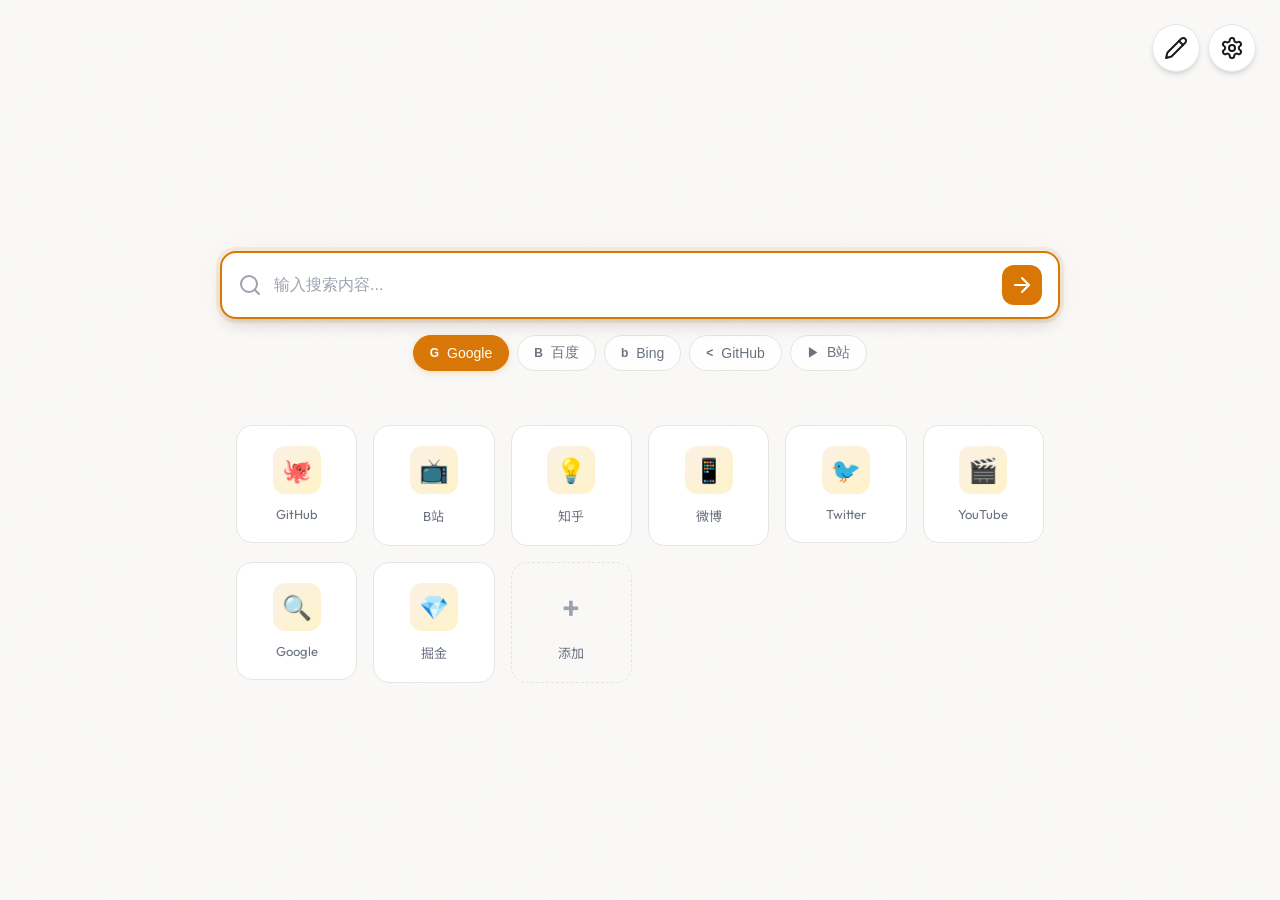
==== index.html @ c7af78dc "feat: 修改为 Chrome 扩展，支持离线加载与新标签页重定向" ====
<!DOCTYPE html>
<html lang="zh-CN" data-theme="light">
<head>
    <meta charset="UTF-8">
    <meta name="viewport" content="width=device-width, initial-scale=1.0">
    <title>Zoom's Homepage</title>
    <link rel="preconnect" href="https://fonts.loli.net">
    <link rel="preconnect" href="https://gstatic.loli.net" crossorigin>
    <link href="https://fonts.loli.net/css2?family=Outfit:wght@400;500;600;700&family=Noto+Sans+SC:wght@300;400;500;600&display=swap" rel="stylesheet">
    <link rel="stylesheet" href="css/style.css?v=9">
    <!-- Lucide Icons（本地打包，满足扩展 MV3 CSP 且离线可用） -->
    <script src="vendor/lucide.min.js"></script>
</head>
<body>
    <!-- 背景层 -->
    <div class="bg-image" id="bgImage"></div>
    <div class="bg-overlay" id="bgOverlay"></div>

    <!-- 设置按钮 -->
    <button class="settings-btn" id="settingsBtn" title="设置">
        <i data-lucide="settings"></i>
    </button>

    <!-- 快捷入口编辑模式按钮 -->
    <button class="edit-mode-btn" id="editModeBtn" title="编辑模式">
        <i data-lucide="pencil"></i>
    </button>

    <!-- 主容器 -->
    <main class="container">
        <!-- Logo/标题 -->
        <div class="logo">
            <h1>&nbsp;</h1>
        </div>

        <!-- 搜索区域 -->
        <div class="search-section">
            <div class="search-box">
                <i data-lucide="search" class="search-icon"></i>
                <input
                    type="text"
                    id="searchInput"
                    placeholder="输入搜索内容..."
                    autocomplete="off"
                    autofocus
                >
                <button class="search-btn" id="searchBtn">
                    <i data-lucide="arrow-right"></i>
                </button>
            </div>

            <!-- 搜索引擎切换 -->
            <div class="search-engines" id="searchEngines">
                <button class="engine-btn active" data-engine="google">
                    <span class="engine-icon">G</span>
                    Google
                </button>
                <button class="engine-btn" data-engine="baidu">
                    <span class="engine-icon">B</span>
                    百度
                </button>
                <button class="engine-btn" data-engine="bing">
                    <span class="engine-icon">b</span>
                    Bing
                </button>
                <button class="engine-btn" data-engine="github">
                    <span class="engine-icon">⚡</span>
                    GitHub
                </button>
                <button class="engine-btn" data-engine="bilibili">
                    <span class="engine-icon">▶</span>
                    B站
                </button>
            </div>
        </div>

        <!-- 快捷方式区域 -->
        <div class="shortcuts-section">
            <div class="shortcuts-grid" id="shortcutsGrid">
                <!-- 快捷方式将通过JS动态生成 -->
            </div>
        </div>
    </main>

    <!-- 设置面板 -->
    <div class="settings-overlay" id="settingsOverlay">
        <div class="settings-panel">
            <div class="settings-header">
                <h2>设置</h2>
                <button class="close-btn" id="closeSettings">
                    <i data-lucide="x"></i>
                </button>
            </div>
            <div class="settings-content">
                <div class="settings-section">
                    <h3>背景设置</h3>
                    <p class="settings-desc">自定义主页背景</p>
                    <div class="bg-mode-options" id="bgModeOptions">
                        <!-- 通过JS生成 -->
                    </div>
                    <div class="bg-preview" id="bgPreview">
                        <div class="bg-preview-placeholder">
                            <span>默认背景</span>
                        </div>
                    </div>
                    <div id="bgSliders">
                        <!-- 通过JS生成 -->
                    </div>
                    <div class="shortcuts-actions" style="margin-top: 0.75rem;">
                        <button class="btn btn-secondary btn-sm" id="uploadBgBtn">
                            <i data-lucide="image"></i>
                            上传图片
                        </button>
                        <button class="btn btn-secondary btn-sm" id="resetBgBtn">
                            <i data-lucide="rotate-ccw"></i>
                            重置
                        </button>
                    </div>
                </div>
                <div class="settings-section">
                    <h3>主题设置</h3>
                    <p class="settings-desc">选择主题模式</p>
                    <div class="theme-options" id="themeOptions">
                        <!-- 通过JS生成 -->
                    </div>
                </div>
                <div class="settings-section">
                    <h3>搜索引擎</h3>
                    <p class="settings-desc">选择默认搜索引擎</p>
                    <div class="engine-options" id="engineOptions">
                        <!-- 通过JS生成 -->
                    </div>
                </div>
                <div class="settings-section">
                    <h3>快捷方式管理</h3>
                    <p class="settings-desc">点击快捷方式可编辑或删除</p>
                    <div class="shortcuts-manage" id="shortcutsManage">
                        <!-- 通过JS生成 -->
                    </div>
                    <div class="shortcuts-actions">
                        <button class="btn btn-secondary btn-sm" id="exportShortcuts">
                            <i data-lucide="download"></i>
                            导出快捷方式
                        </button>
                        <button class="btn btn-secondary btn-sm" id="importShortcuts">
                            <i data-lucide="upload"></i>
                            导入快捷方式
                        </button>
                    </div>
                </div>
                <div class="settings-section">
                    <h3>数据管理</h3>
                    <div class="data-actions">
                        <button class="btn btn-secondary" id="exportData">
                            <i data-lucide="download"></i>
                            导出配置
                        </button>
                        <button class="btn btn-secondary" id="importData">
                            <i data-lucide="upload"></i>
                            导入配置
                        </button>
                        <button class="btn btn-danger" id="resetData">
                            <i data-lucide="trash-2"></i>
                            重置所有
                        </button>
                    </div>
                </div>
            </div>
        </div>
    </div>

    <!-- 添加/编辑快捷方式弹窗 -->
    <div class="modal-overlay" id="shortcutModal">
        <div class="modal">
            <div class="modal-header">
                <h3 id="modalTitle">添加快捷方式</h3>
                <button class="close-btn" id="closeModal">
                    <i data-lucide="x"></i>
                </button>
            </div>
            <form id="shortcutForm">
                <div class="form-group">
                    <label for="shortcutName">名称</label>
                    <input type="text" id="shortcutName" placeholder="例如：GitHub" required>
                </div>
                <div class="form-group">
                    <label for="shortcutUrl">网址</label>
                    <input type="url" id="shortcutUrl" placeholder="https://github.com" required>
                </div>
                <div class="form-group">
                    <label for="shortcutIcon">图标（可选）</label>
                    <input type="text" id="shortcutIcon" placeholder="输入emoji或留空使用首字母">
                </div>
                <div class="form-actions">
                    <button type="button" class="btn btn-secondary" id="cancelShortcut">取消</button>
                    <button type="submit" class="btn btn-primary">保存</button>
                </div>
                <input type="hidden" id="editIndex" value="-1">
            </form>
        </div>
    </div>

    <!-- 隐藏的文件输入 -->
    <input type="file" id="fileInput" accept=".json" style="display: none;">
    <input type="file" id="bgFileInput" accept="image/*" style="display: none;">

    <script src="js/main.js?v=7"></script>
</body>
</html>
---- css/style.css ----
/* ============================================
   浏览器主页样式 - Claude风格设计
   ============================================ */

/* CSS变量 - 亮色主题 */
:root,
[data-theme="light"] {
    /* 背景色 */
    --bg-primary: #faf9f7;
    --bg-secondary: #ffffff;
    --bg-tertiary: #f3f2f0;

    /* 文字色 */
    --text-primary: #1a1a1a;
    --text-secondary: #6b7280;
    --text-tertiary: #9ca3af;

    /* 主色调 - 琥珀橙 */
    --accent-primary: #d97706;
    --accent-hover: #b45309;
    --accent-light: #fef3c7;
    --accent-alpha: rgba(217, 119, 6, 0.1);

    /* 边框色 */
    --border-color: #e5e5e5;
    --border-hover: #d1d1d1;

    /* 阴影 */
    --shadow-sm: 0 1px 2px rgba(0, 0, 0, 0.05);
    --shadow-md: 0 4px 6px -1px rgba(0, 0, 0, 0.1), 0 2px 4px -2px rgba(0, 0, 0, 0.1);
    --shadow-lg: 0 10px 15px -3px rgba(0, 0, 0, 0.1), 0 4px 6px -4px rgba(0, 0, 0, 0.1);
    --shadow-xl: 0 20px 25px -5px rgba(0, 0, 0, 0.1), 0 8px 10px -6px rgba(0, 0, 0, 0.1);

    /* 搜索框 */
    --search-bg: #ffffff;
    --search-border: #e5e5e5;
    --search-focus: #d97706;

    /* 快捷方式卡片 */
    --card-bg: #ffffff;
    --card-hover: #f9fafb;

    /* 按钮 */
    --btn-primary-bg: #d97706;
    --btn-primary-hover: #b45309;
    --btn-secondary-bg: #f3f2f0;
    --btn-secondary-hover: #e5e5e5;
    --btn-danger-bg: #ef4444;
    --btn-danger-hover: #dc2626;

    /* 弹窗 */
    --modal-bg: #ffffff;
    --modal-overlay: rgba(0, 0, 0, 0.5);

    /* 滚动条 */
    --scrollbar-track: #f3f2f0;
    --scrollbar-thumb: #d1d1d1;
}

/* CSS变量 - 暗色主题 */
[data-theme="dark"] {
    --bg-primary: #1a1a1a;
    --bg-secondary: #2d2d2d;
    --bg-tertiary: #3a3a3a;

    --text-primary: #f5f5f5;
    --text-secondary: #9ca3af;
    --text-tertiary: #6b7280;

    --accent-primary: #f59e0b;
    --accent-hover: #d97706;
    --accent-light: #451a03;
    --accent-alpha: rgba(245, 158, 11, 0.15);

    --border-color: #404040;
    --border-hover: #525252;

    --shadow-sm: 0 1px 2px rgba(0, 0, 0, 0.3);
    --shadow-md: 0 4px 6px -1px rgba(0, 0, 0, 0.4), 0 2px 4px -2px rgba(0, 0, 0, 0.3);
    --shadow-lg: 0 10px 15px -3px rgba(0, 0, 0, 0.4), 0 4px 6px -4px rgba(0, 0, 0, 0.3);
    --shadow-xl: 0 20px 25px -5px rgba(0, 0, 0, 0.5), 0 8px 10px -6px rgba(0, 0, 0, 0.4);

    --search-bg: #2d2d2d;
    --search-border: #404040;
    --search-focus: #f59e0b;

    --card-bg: #2d2d2d;
    --card-hover: #3a3a3a;

    --btn-primary-bg: #f59e0b;
    --btn-primary-hover: #d97706;
    --btn-secondary-bg: #3a3a3a;
    --btn-secondary-hover: #4a4a4a;
    --btn-danger-bg: #dc2626;
    --btn-danger-hover: #b91c1c;

    --modal-bg: #2d2d2d;
    --modal-overlay: rgba(0, 0, 0, 0.7);

    --scrollbar-track: #2d2d2d;
    --scrollbar-thumb: #525252;
}

/* ============================================
   基础样式
   ============================================ */

* {
    margin: 0;
    padding: 0;
    box-sizing: border-box;
}

html {
    font-size: 16px;
    scroll-behavior: smooth;
}

body {
    font-family: 'Outfit', 'Noto Sans SC', -apple-system, BlinkMacSystemFont, "Segoe UI", sans-serif;
    background-color: var(--bg-primary);
    color: var(--text-primary);
    min-height: 100vh;
    display: flex;
    justify-content: center;
    align-items: flex-start;
    padding: 2rem;
    transition: background-color 0.3s ease, color 0.3s ease;
    overflow-x: hidden;
    position: relative;
}

/* 背景噪点纹理 */
body::before {
    content: '';
    position: fixed;
    inset: 0;
    opacity: 0.025;
    pointer-events: none;
    z-index: 0;
    background-image: url("data:image/svg+xml,%3Csvg viewBox='0 0 256 256' xmlns='http://www.w3.org/2000/svg'%3E%3Cfilter id='n'%3E%3CfeTurbulence type='fractalNoise' baseFrequency='0.9' numOctaves='4' stitchTiles='stitch'/%3E%3C/filter%3E%3Crect width='100%25' height='100%25' filter='url(%23n)'/%3E%3C/svg%3E");
    background-repeat: repeat;
    background-size: 256px 256px;
}

[data-theme="dark"] body::before {
    opacity: 0.04;
}

/* 暗色主题径向光晕 */
[data-theme="dark"] body::after {
    content: '';
    position: fixed;
    top: -20%;
    left: 50%;
    transform: translateX(-50%);
    width: 800px;
    height: 600px;
    background: radial-gradient(ellipse, rgba(245, 158, 11, 0.06) 0%, transparent 70%);
    pointer-events: none;
    z-index: 0;
}

/* ============================================
   自定义背景
   ============================================ */

.bg-image {
    position: fixed;
    inset: 0;
    z-index: -2;
    background-size: cover;
    background-position: center;
    background-repeat: no-repeat;
    transition: filter 0.4s ease;
}

.bg-overlay {
    position: fixed;
    inset: 0;
    z-index: -1;
    pointer-events: none;
    transition: opacity 0.4s ease, background-color 0.4s ease;
}

[data-theme="light"] .bg-overlay {
    background-color: rgba(250, 249, 247, 0.75);
}

[data-theme="dark"] .bg-overlay {
    background-color: rgba(26, 26, 26, 0.75);
}

/* 自定义滚动条 */
::-webkit-scrollbar {
    width: 8px;
}

::-webkit-scrollbar-track {
    background: var(--scrollbar-track);
}

::-webkit-scrollbar-thumb {
    background: var(--scrollbar-thumb);
    border-radius: 4px;
}

::-webkit-scrollbar-thumb:hover {
    background: var(--text-tertiary);
}

/* ============================================
   设置按钮
   ============================================ */

.settings-btn {
    position: fixed;
    top: 1.5rem;
    right: 1.5rem;
    width: 48px;
    height: 48px;
    border-radius: 50%;
    border: 1px solid var(--border-color);
    background: var(--bg-secondary);
    color: var(--text-primary);
    cursor: pointer;
    display: flex;
    align-items: center;
    justify-content: center;
    transition: all 0.3s ease;
    z-index: 100;
    box-shadow: var(--shadow-md);
}

.settings-btn:hover {
    background: var(--accent-alpha);
    border-color: var(--accent-primary);
    transform: scale(1.05);
}

.settings-btn:active {
    transform: scale(0.95);
}

.settings-btn i {
    transition: transform 0.3s ease;
}

.settings-btn:hover i {
    transform: rotate(45deg);
}

/* ============================================
   快捷入口编辑模式按钮
   ============================================ */

.edit-mode-btn {
    position: fixed;
    top: 1.5rem;
    right: 5rem;
    width: 48px;
    height: 48px;
    border-radius: 50%;
    border: 1px solid var(--border-color);
    background: var(--bg-secondary);
    color: var(--text-primary);
    cursor: pointer;
    display: flex;
    align-items: center;
    justify-content: center;
    transition: all 0.3s ease;
    z-index: 100;
    box-shadow: var(--shadow-md);
}

.edit-mode-btn:hover {
    background: var(--accent-alpha);
    border-color: var(--accent-primary);
    transform: scale(1.05);
}

.edit-mode-btn:active {
    transform: scale(0.95);
}

.edit-mode-btn i {
    transition: transform 0.3s ease;
}

.edit-mode-btn:hover i {
    transform: rotate(-15deg);
}

.edit-mode-btn.active {
    background: var(--accent-primary);
    color: white;
    border-color: var(--accent-primary);
}

/* ============================================
   主容器
   ============================================ */

.container {
    width: 100%;
    max-width: 840px;
    margin-top: 10vh;
    display: flex;
    flex-direction: column;
    align-items: center;
}

/* ============================================
   Logo/标题
   ============================================ */

.logo {
    text-align: center;
    margin-bottom: 3rem;
}

.logo h1 {
    font-size: 4rem;
    font-weight: 700;
    color: var(--text-primary);
    letter-spacing: -0.02em;
    background: linear-gradient(135deg, var(--accent-primary), var(--accent-hover));
    -webkit-background-clip: text;
    -webkit-text-fill-color: transparent;
    background-clip: text;
}

.tagline {
    font-size: 1rem;
    color: var(--text-secondary);
    margin-top: 0.5rem;
    font-weight: 400;
}

/* ============================================
   搜索区域
   ============================================ */

.search-section {
    width: 100%;
    margin-bottom: 3rem;
}

.search-box {
    position: relative;
    width: 100%;
    display: flex;
    align-items: center;
    background: var(--search-bg);
    border: 2px solid var(--search-border);
    border-radius: 16px;
    padding: 0.75rem 1rem;
    transition: all 0.3s ease;
    box-shadow: var(--shadow-md);
}

.search-box:focus-within {
    border-color: var(--search-focus);
    box-shadow:
        var(--shadow-lg),
        0 0 0 4px var(--accent-alpha),
        0 0 30px -5px var(--accent-alpha);
}

.search-icon {
    color: var(--text-tertiary);
    margin-right: 0.75rem;
    flex-shrink: 0;
}

.search-box input {
    flex: 1;
    border: none;
    outline: none;
    background: transparent;
    font-size: 1rem;
    color: var(--text-primary);
    padding: 0.5rem 0;
}

.search-box input::placeholder {
    color: var(--text-tertiary);
}

.search-btn {
    width: 40px;
    height: 40px;
    border-radius: 12px;
    border: none;
    background: var(--accent-primary);
    color: white;
    cursor: pointer;
    display: flex;
    align-items: center;
    justify-content: center;
    transition: all 0.2s ease;
    flex-shrink: 0;
    position: relative;
    overflow: hidden;
}

.search-btn::after {
    content: '';
    position: absolute;
    top: 0;
    left: -100%;
    width: 100%;
    height: 100%;
    background: linear-gradient(90deg, transparent, rgba(255,255,255,0.2), transparent);
    transition: left 0.5s ease;
}

.search-btn:hover {
    background: var(--accent-hover);
    transform: scale(1.05);
}

.search-btn:hover::after {
    left: 100%;
}

.search-btn:active {
    transform: scale(0.95);
}

/* ============================================
   搜索引擎切换
   ============================================ */

.search-engines {
    display: flex;
    justify-content: center;
    gap: 0.5rem;
    margin-top: 1rem;
    flex-wrap: wrap;
}

.engine-btn {
    display: flex;
    align-items: center;
    gap: 0.5rem;
    padding: 0.5rem 1rem;
    border: 1px solid var(--border-color);
    border-radius: 100px;
    background: var(--bg-secondary);
    color: var(--text-secondary);
    font-size: 0.875rem;
    cursor: pointer;
    transition: all 0.2s ease;
}

.engine-btn:hover {
    background: var(--accent-alpha);
    border-color: var(--accent-primary);
    color: var(--accent-primary);
}

.engine-btn.active {
    background: var(--accent-primary);
    border-color: var(--accent-primary);
    color: white;
    box-shadow: 0 2px 8px -2px rgba(217, 119, 6, 0.35);
}

[data-theme="dark"] .engine-btn.active {
    box-shadow: 0 2px 8px -2px rgba(245, 158, 11, 0.3);
}

.engine-icon {
    font-weight: 700;
    font-size: 0.75rem;
}

/* ============================================
   快捷方式区域
   ============================================ */

.shortcuts-section {
    width: 100%;
}

.shortcuts-grid {
    display: flex;
    overflow-x: auto;
    scroll-snap-type: x mandatory;
    scrollbar-width: none;
    gap: 0;
}

.shortcuts-grid::-webkit-scrollbar {
    display: none;
}

.shortcuts-page {
    flex: 0 0 100%;
    display: grid;
    grid-template-columns: repeat(auto-fill, minmax(120px, 1fr));
    gap: 1rem;
    scroll-snap-align: start;
    align-items: start;
    padding: 6px 1rem;
}

.shortcut-card {
    display: flex;
    flex-direction: column;
    align-items: center;
    justify-content: center;
    padding: 1.25rem 0.75rem;
    background: var(--card-bg);
    border: 1px solid var(--border-color);
    border-radius: 16px;
    cursor: pointer;
    transition: all 0.25s cubic-bezier(0.4, 0, 0.2, 1);
    text-decoration: none;
    color: var(--text-primary);
    position: relative;
    overflow: hidden;
}

/* 光泽扫过效果 */
.shortcut-card::before {
    content: '';
    position: absolute;
    top: 0;
    left: -100%;
    width: 100%;
    height: 100%;
    background: linear-gradient(
        90deg,
        transparent,
        rgba(255, 255, 255, 0.08),
        transparent
    );
    transition: left 0.6s ease;
    z-index: 1;
}

.shortcut-card:hover::before {
    left: 100%;
}

.shortcut-card:hover {
    background: var(--card-hover);
    border-color: var(--accent-primary);
    transform: translateY(-6px);
    box-shadow: var(--shadow-lg), 0 0 20px -8px var(--accent-alpha);
}

.shortcut-card:active {
    transform: translateY(-3px);
    box-shadow: var(--shadow-md);
}

.shortcut-icon {
    width: 48px;
    height: 48px;
    border-radius: 12px;
    background: linear-gradient(135deg, var(--accent-alpha), var(--accent-light));
    display: flex;
    align-items: center;
    justify-content: center;
    font-size: 1.5rem;
    margin-bottom: 0.75rem;
    color: var(--accent-primary);
    font-weight: 600;
    position: relative;
    z-index: 2;
}

.shortcut-name {
    font-size: 0.8125rem;
    color: var(--text-secondary);
    text-align: center;
    width: 100%;
    overflow: hidden;
    text-overflow: ellipsis;
    white-space: nowrap;
}

/* 添加快捷方式按钮 */
.shortcut-card.add-shortcut {
    border-style: dashed;
    background: transparent;
}

.shortcut-card.add-shortcut:hover {
    background: var(--accent-alpha);
    border-color: var(--accent-primary);
}

/* 添加按钮脉冲提示 */
@keyframes pulse-border {
    0%, 100% { border-color: var(--border-color); }
    50% { border-color: var(--accent-primary); }
}

.shortcut-card.add-shortcut {
    animation: pulse-border 3s ease-in-out infinite;
}

.shortcut-card.add-shortcut:hover {
    animation: none;
}

.shortcut-card.add-shortcut .shortcut-icon {
    background: transparent;
    font-size: 2rem;
    color: var(--text-tertiary);
}

.shortcut-card.add-shortcut:hover .shortcut-icon {
    color: var(--accent-primary);
}

/* 快捷方式编辑/删除按钮 */
.shortcut-actions {
    position: absolute;
    top: 0.5rem;
    right: 0.5rem;
    display: flex;
    gap: 0.25rem;
    opacity: 0;
    transition: opacity 0.2s ease;
    pointer-events: none;
    z-index: 3;
}

.edit-mode .shortcut-card:hover .shortcut-actions {
    opacity: 1;
    pointer-events: auto;
}

/* 拖拽排序样式 */
.edit-mode .shortcut-card {
    cursor: grab;
}

.edit-mode .shortcut-card:active {
    cursor: grabbing;
}

.shortcut-card.dragging {
    opacity: 0.4;
    transform: scale(0.95);
}

.shortcut-card.drag-over {
    border-color: var(--accent-primary);
    box-shadow: 0 0 0 2px var(--accent-alpha);
    transform: scale(1.05);
}

.shortcut-action-btn {
    width: 24px;
    height: 24px;
    border-radius: 6px;
    border: none;
    background: var(--bg-secondary);
    color: var(--text-secondary);
    cursor: pointer;
    display: flex;
    align-items: center;
    justify-content: center;
    transition: all 0.2s ease;
    box-shadow: var(--shadow-sm);
}

.shortcut-action-btn:hover {
    background: var(--accent-primary);
    color: white;
}

.shortcut-action-btn.delete:hover {
    background: var(--btn-danger-bg);
}

/* ============================================
   设置面板
   ============================================ */

.settings-overlay {
    position: fixed;
    top: 0;
    left: 0;
    right: 0;
    bottom: 0;
    background: var(--modal-overlay);
    backdrop-filter: blur(4px);
    -webkit-backdrop-filter: blur(4px);
    z-index: 200;
    display: flex;
    justify-content: flex-end;
    opacity: 0;
    visibility: hidden;
    transition: all 0.35s cubic-bezier(0.4, 0, 0.2, 1);
}

.settings-overlay.active {
    opacity: 1;
    visibility: visible;
}

.settings-panel {
    width: 400px;
    max-width: 90vw;
    height: 100%;
    background: var(--bg-secondary);
    box-shadow: var(--shadow-xl);
    transform: translateX(100%);
    transition: transform 0.4s cubic-bezier(0.32, 0.72, 0, 1);
    overflow-y: auto;
}

.settings-overlay.active .settings-panel {
    transform: translateX(0);
}

.settings-header {
    display: flex;
    align-items: center;
    justify-content: space-between;
    padding: 1.5rem;
    border-bottom: 1px solid var(--border-color);
}

.settings-header h2 {
    font-size: 1.25rem;
    font-weight: 600;
}

.close-btn {
    width: 36px;
    height: 36px;
    border-radius: 10px;
    border: none;
    background: var(--bg-tertiary);
    color: var(--text-secondary);
    cursor: pointer;
    display: flex;
    align-items: center;
    justify-content: center;
    transition: all 0.2s ease;
}

.close-btn:hover {
    background: var(--accent-alpha);
    color: var(--accent-primary);
}

.settings-content {
    padding: 1.5rem;
}

.settings-section {
    margin-bottom: 2rem;
}

.settings-section:last-child {
    margin-bottom: 0;
}

.settings-section h3 {
    font-size: 1rem;
    font-weight: 600;
    margin-bottom: 0.5rem;
    color: var(--text-primary);
}

.settings-desc {
    font-size: 0.875rem;
    color: var(--text-secondary);
    margin-bottom: 1rem;
}

/* 引擎选项 */
.engine-options {
    display: flex;
    flex-direction: column;
    gap: 0.5rem;
}

.engine-option {
    display: flex;
    align-items: center;
    justify-content: space-between;
    padding: 0.75rem 1rem;
    background: var(--bg-tertiary);
    border-radius: 12px;
    cursor: pointer;
    transition: all 0.2s ease;
    border-left: 3px solid transparent;
}

.engine-option:hover {
    background: var(--accent-alpha);
    border-left-color: var(--accent-primary);
}

.engine-option.selected {
    background: var(--accent-alpha);
    border: 1px solid var(--accent-primary);
    border-left: 3px solid var(--accent-primary);
}

.engine-option-info {
    display: flex;
    align-items: center;
    gap: 0.75rem;
}

.engine-option-icon {
    width: 32px;
    height: 32px;
    border-radius: 8px;
    background: var(--accent-alpha);
    display: flex;
    align-items: center;
    justify-content: center;
    font-weight: 700;
    font-size: 0.875rem;
    color: var(--accent-primary);
}

.engine-option-name {
    font-weight: 500;
}

.engine-option-check {
    color: var(--accent-primary);
    opacity: 0;
}

.engine-option.selected .engine-option-check {
    opacity: 1;
}

/* 主题选项 */
.theme-options {
    display: flex;
    flex-direction: column;
    gap: 0.5rem;
}

.theme-option {
    display: flex;
    align-items: center;
    justify-content: space-between;
    padding: 0.75rem 1rem;
    background: var(--bg-tertiary);
    border-radius: 12px;
    cursor: pointer;
    transition: all 0.2s ease;
    border: 1px solid transparent;
    border-left: 3px solid transparent;
}

.theme-option:hover {
    background: var(--accent-alpha);
    border-left-color: var(--accent-primary);
}

.theme-option.selected {
    background: var(--accent-alpha);
    border: 1px solid var(--accent-primary);
    border-left: 3px solid var(--accent-primary);
}

.theme-option-info {
    display: flex;
    align-items: center;
    gap: 0.75rem;
}

.theme-option-icon {
    width: 32px;
    height: 32px;
    border-radius: 8px;
    background: var(--accent-alpha);
    display: flex;
    align-items: center;
    justify-content: center;
    color: var(--accent-primary);
}

.theme-option-icon i,
.theme-option-icon svg {
    width: 18px;
    height: 18px;
}

.theme-option-name {
    font-weight: 500;
}

.theme-option-check {
    color: var(--accent-primary);
    opacity: 0;
}

.theme-option.selected .theme-option-check {
    opacity: 1;
}

/* 快捷方式管理 */
.shortcuts-manage {
    display: flex;
    flex-direction: column;
    gap: 0.5rem;
}

.shortcut-manage-item {
    display: flex;
    align-items: center;
    justify-content: space-between;
    padding: 0.75rem 1rem;
    background: var(--bg-tertiary);
    border-radius: 12px;
}

.shortcut-manage-info {
    display: flex;
    align-items: center;
    gap: 0.75rem;
}

.shortcut-manage-icon {
    width: 32px;
    height: 32px;
    border-radius: 8px;
    background: var(--accent-alpha);
    display: flex;
    align-items: center;
    justify-content: center;
    font-size: 1rem;
}

.shortcut-manage-name {
    font-weight: 500;
}

.shortcut-manage-actions {
    display: flex;
    gap: 0.5rem;
}

/* 数据管理按钮 */
.data-actions {
    display: flex;
    flex-direction: column;
    gap: 0.5rem;
}

/* ============================================
   按钮样式
   ============================================ */

.btn {
    display: flex;
    align-items: center;
    justify-content: center;
    gap: 0.5rem;
    padding: 0.75rem 1.25rem;
    border-radius: 12px;
    border: none;
    font-size: 0.875rem;
    font-weight: 500;
    cursor: pointer;
    transition: all 0.2s ease;
}

.btn-primary {
    background: var(--btn-primary-bg);
    color: white;
}

.btn-primary:hover {
    background: var(--btn-primary-hover);
}

.btn-secondary {
    background: var(--btn-secondary-bg);
    color: var(--text-primary);
}

.btn-secondary:hover {
    background: var(--btn-secondary-hover);
}

.btn-danger {
    background: var(--btn-danger-bg);
    color: white;
}

.btn-danger:hover {
    background: var(--btn-danger-hover);
}

.btn-sm {
    padding: 0.5rem 1rem;
    font-size: 0.85rem;
}

.shortcuts-actions {
    display: flex;
    gap: 0.75rem;
    margin-top: 1rem;
    padding-top: 1rem;
    border-top: 1px solid var(--border-color);
}

.shortcuts-actions .btn {
    flex: 1;
}

/* ============================================
   滑块样式
   ============================================ */

.range-group {
    display: flex;
    align-items: center;
    gap: 0.75rem;
    margin-bottom: 0.75rem;
}

.range-group label {
    font-size: 0.8125rem;
    color: var(--text-secondary);
    min-width: 60px;
    flex-shrink: 0;
}

.range-group input[type="range"] {
    flex: 1;
    height: 4px;
    -webkit-appearance: none;
    appearance: none;
    background: var(--border-color);
    border-radius: 2px;
    outline: none;
}

.range-group input[type="range"]::-webkit-slider-thumb {
    -webkit-appearance: none;
    appearance: none;
    width: 16px;
    height: 16px;
    border-radius: 50%;
    background: var(--accent-primary);
    cursor: pointer;
    border: 2px solid var(--bg-secondary);
    box-shadow: var(--shadow-sm);
    transition: transform 0.2s ease;
}

.range-group input[type="range"]::-webkit-slider-thumb:hover {
    transform: scale(1.2);
}

.range-value {
    font-size: 0.75rem;
    color: var(--text-tertiary);
    min-width: 32px;
    text-align: right;
    font-variant-numeric: tabular-nums;
}

/* 背景预览 */
.bg-preview {
    width: 100%;
    height: 120px;
    border-radius: 12px;
    background: var(--bg-tertiary);
    border: 1px solid var(--border-color);
    overflow: hidden;
    position: relative;
    margin-bottom: 1rem;
    display: flex;
    align-items: center;
    justify-content: center;
}

.bg-preview img {
    width: 100%;
    height: 100%;
    object-fit: cover;
}

.bg-preview .bg-preview-placeholder {
    color: var(--text-tertiary);
    font-size: 0.875rem;
    display: flex;
    flex-direction: column;
    align-items: center;
    gap: 0.5rem;
}

.bg-mode-options {
    display: flex;
    gap: 0.5rem;
    margin-bottom: 1rem;
}

.bg-mode-btn {
    flex: 1;
    padding: 0.625rem 0.75rem;
    border: 1px solid var(--border-color);
    border-radius: 10px;
    background: var(--bg-tertiary);
    color: var(--text-secondary);
    font-size: 0.8125rem;
    cursor: pointer;
    transition: all 0.2s ease;
    text-align: center;
}

.bg-mode-btn:hover {
    background: var(--accent-alpha);
    border-color: var(--accent-primary);
    color: var(--accent-primary);
}

.bg-mode-btn.active {
    background: var(--accent-alpha);
    border-color: var(--accent-primary);
    color: var(--accent-primary);
    font-weight: 600;
}

/* ============================================
   弹窗
   ============================================ */

.modal-overlay {
    position: fixed;
    top: 0;
    left: 0;
    right: 0;
    bottom: 0;
    background: var(--modal-overlay);
    backdrop-filter: blur(4px);
    -webkit-backdrop-filter: blur(4px);
    z-index: 300;
    display: flex;
    align-items: center;
    justify-content: center;
    opacity: 0;
    visibility: hidden;
    transition: all 0.3s cubic-bezier(0.4, 0, 0.2, 1);
}

.modal-overlay.active {
    opacity: 1;
    visibility: visible;
}

.modal {
    width: 400px;
    max-width: 90vw;
    background: var(--modal-bg);
    border-radius: 20px;
    box-shadow: var(--shadow-xl);
    transform: scale(0.92) translateY(16px);
    transition: transform 0.4s cubic-bezier(0.34, 1.56, 0.64, 1);
}

.modal-overlay.active .modal {
    transform: scale(1) translateY(0);
}

.modal-header {
    display: flex;
    align-items: center;
    justify-content: space-between;
    padding: 1.5rem;
    border-bottom: 1px solid var(--border-color);
}

.modal-header h3 {
    font-size: 1.125rem;
    font-weight: 600;
}

.form-group {
    padding: 1rem 1.5rem;
}

.form-group label {
    display: block;
    font-size: 0.875rem;
    font-weight: 500;
    color: var(--text-secondary);
    margin-bottom: 0.5rem;
}

.form-group input {
    width: 100%;
    padding: 0.75rem 1rem;
    border: 1px solid var(--border-color);
    border-radius: 12px;
    background: var(--bg-tertiary);
    color: var(--text-primary);
    font-size: 0.9375rem;
    transition: all 0.2s ease;
}

.form-group input:focus {
    outline: none;
    border-color: var(--accent-primary);
    box-shadow: 0 0 0 3px var(--accent-alpha);
}

.form-group input::placeholder {
    color: var(--text-tertiary);
}

.form-actions {
    display: flex;
    justify-content: flex-end;
    gap: 0.75rem;
    padding: 1rem 1.5rem 1.5rem;
}

/* ============================================
   动画
   ============================================ */

@keyframes fadeSlideUp {
    from {
        opacity: 0;
        transform: translateY(20px) scale(0.98);
    }
    to {
        opacity: 1;
        transform: translateY(0) scale(1);
    }
}

@keyframes fadeSlideIn {
    from {
        opacity: 0;
        transform: translateY(12px);
    }
    to {
        opacity: 1;
        transform: translateY(0);
    }
}

.container {
    animation: fadeSlideUp 0.6s cubic-bezier(0.4, 0, 0.2, 1);
}

.search-section {
    animation: fadeSlideIn 0.5s cubic-bezier(0.4, 0, 0.2, 1) 0.1s backwards;
}

.search-engines {
    animation: fadeSlideIn 0.5s cubic-bezier(0.4, 0, 0.2, 1) 0.2s backwards;
}

.shortcut-card {
    animation: fadeSlideIn 0.35s cubic-bezier(0.4, 0, 0.2, 1) backwards;
    animation-delay: calc(0.25s + var(--i, 0) * 0.05s);
}

.no-animation .shortcut-card {
    animation: none;
}

/* ============================================
   响应式设计
   ============================================ */

@media (max-width: 768px) {
    body {
        padding: 1rem;
    }

    .container {
        margin-top: 5vh;
    }

    .logo h1 {
        font-size: 3rem;
    }

    .search-engines {
        gap: 0.375rem;
    }

    .engine-btn {
        padding: 0.375rem 0.75rem;
        font-size: 0.8125rem;
    }

    .shortcuts-page {
        grid-template-columns: repeat(auto-fill, minmax(100px, 1fr));
        gap: 0.75rem;
    }

    .shortcut-card {
        padding: 1rem 0.5rem;
    }

    .shortcut-icon {
        width: 40px;
        height: 40px;
        font-size: 1.25rem;
    }

    .settings-btn {
        top: 1rem;
        right: 1rem;
        width: 40px;
        height: 40px;
    }

    .edit-mode-btn {
        top: 1rem;
        right: 4rem;
        width: 40px;
        height: 40px;
    }
}

@media (max-width: 480px) {
    .logo h1 {
        font-size: 2.5rem;
    }

    .search-box {
        padding: 0.625rem 0.75rem;
    }

    .shortcuts-page {
        grid-template-columns: repeat(3, 1fr);
    }
}
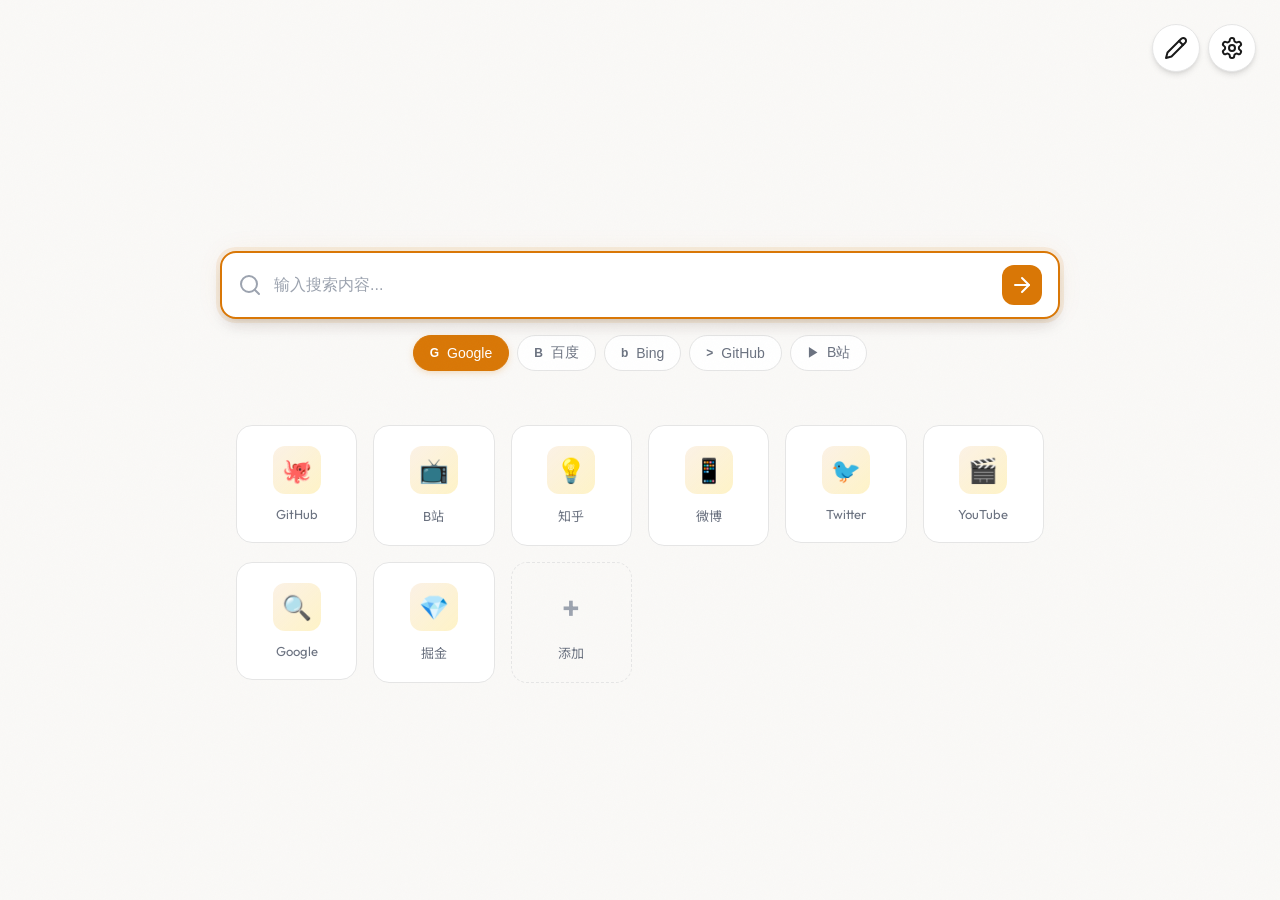
==== commit 6f81321e: "feat: 增加大图片支持" ====
--- a/index.html
+++ b/index.html
@@ -3,11 +3,11 @@
 <head>
     <meta charset="UTF-8">
     <meta name="viewport" content="width=device-width, initial-scale=1.0">
-    <title>Zoom's Homepage</title>
+    <title>Zooms' Homepage</title>
     <link rel="preconnect" href="https://fonts.loli.net">
     <link rel="preconnect" href="https://gstatic.loli.net" crossorigin>
     <link href="https://fonts.loli.net/css2?family=Outfit:wght@400;500;600;700&family=Noto+Sans+SC:wght@300;400;500;600&display=swap" rel="stylesheet">
-    <link rel="stylesheet" href="css/style.css?v=9">
+    <link rel="stylesheet" href="css/style.css?v=10">
     <!-- Lucide Icons（本地打包，满足扩展 MV3 CSP 且离线可用） -->
     <script src="vendor/lucide.min.js"></script>
 </head>
@@ -49,29 +49,8 @@
                 </button>
             </div>
 
-            <!-- 搜索引擎切换 -->
-            <div class="search-engines" id="searchEngines">
-                <button class="engine-btn active" data-engine="google">
-                    <span class="engine-icon">G</span>
-                    Google
-                </button>
-                <button class="engine-btn" data-engine="baidu">
-                    <span class="engine-icon">B</span>
-                    百度
-                </button>
-                <button class="engine-btn" data-engine="bing">
-                    <span class="engine-icon">b</span>
-                    Bing
-                </button>
-                <button class="engine-btn" data-engine="github">
-                    <span class="engine-icon">⚡</span>
-                    GitHub
-                </button>
-                <button class="engine-btn" data-engine="bilibili">
-                    <span class="engine-icon">▶</span>
-                    B站
-                </button>
-            </div>
+            <!-- 搜索引擎切换（由JS动态生成） -->
+            <div class="search-engines" id="searchEngines"></div>
         </div>
 
         <!-- 快捷方式区域 -->
@@ -204,6 +183,6 @@
     <input type="file" id="fileInput" accept=".json" style="display: none;">
     <input type="file" id="bgFileInput" accept="image/*" style="display: none;">
 
-    <script src="js/main.js?v=7"></script>
+    <script src="js/main.js?v=10"></script>
 </body>
 </html>
--- a/css/style.css
+++ b/css/style.css
@@ -328,13 +328,6 @@
     -webkit-background-clip: text;
     -webkit-text-fill-color: transparent;
     background-clip: text;
-}
-
-.tagline {
-    font-size: 1rem;
-    color: var(--text-secondary);
-    margin-top: 0.5rem;
-    font-weight: 400;
 }
 
 /* ============================================
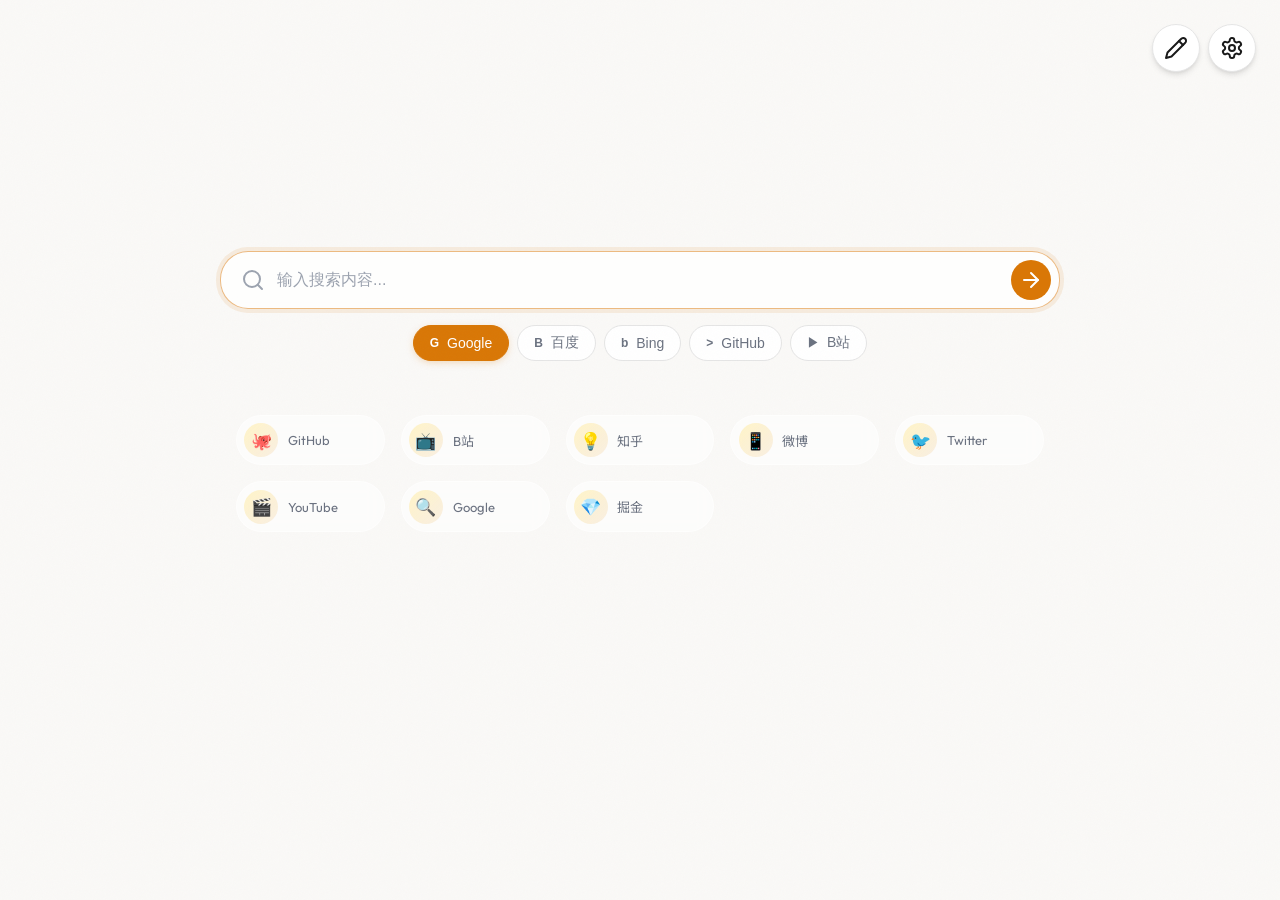
==== commit 7423855c: "style: 快捷方式改横排胶囊并统一玻璃拟态" ====
--- a/index.html
+++ b/index.html
@@ -7,7 +7,7 @@
     <link rel="preconnect" href="https://fonts.loli.net">
     <link rel="preconnect" href="https://gstatic.loli.net" crossorigin>
     <link href="https://fonts.loli.net/css2?family=Outfit:wght@400;500;600;700&family=Noto+Sans+SC:wght@300;400;500;600&display=swap" rel="stylesheet">
-    <link rel="stylesheet" href="css/style.css?v=10">
+    <link rel="stylesheet" href="css/style.css?v=16">
     <!-- Lucide Icons（本地打包，满足扩展 MV3 CSP 且离线可用） -->
     <script src="vendor/lucide.min.js"></script>
 </head>
@@ -183,6 +183,6 @@
     <input type="file" id="fileInput" accept=".json" style="display: none;">
     <input type="file" id="bgFileInput" accept="image/*" style="display: none;">
 
-    <script src="js/main.js?v=10"></script>
+    <script src="js/main.js?v=11"></script>
 </body>
 </html>
--- a/css/style.css
+++ b/css/style.css
@@ -36,9 +36,11 @@
     --search-border: #e5e5e5;
     --search-focus: #d97706;
 
-    /* 快捷方式卡片 */
-    --card-bg: #ffffff;
-    --card-hover: #f9fafb;
+    /* 快捷方式卡片（半透明玻璃，低成本） */
+    --card-bg: rgba(255, 255, 255, 0.5);
+    --card-hover: rgba(255, 255, 255, 0.78);
+    --card-border: rgba(255, 255, 255, 0.55);
+    --card-border-hover: rgba(217, 119, 6, 0.5);
 
     /* 按钮 */
     --btn-primary-bg: #d97706;
@@ -84,8 +86,10 @@
     --search-border: #404040;
     --search-focus: #f59e0b;
 
-    --card-bg: #2d2d2d;
-    --card-hover: #3a3a3a;
+    --card-bg: rgba(45, 45, 45, 0.45);
+    --card-hover: rgba(58, 58, 58, 0.72);
+    --card-border: rgba(255, 255, 255, 0.12);
+    --card-border-hover: rgba(245, 158, 11, 0.5);
 
     --btn-primary-bg: #f59e0b;
     --btn-primary-hover: #d97706;
@@ -344,20 +348,19 @@
     width: 100%;
     display: flex;
     align-items: center;
-    background: var(--search-bg);
-    border: 2px solid var(--search-border);
-    border-radius: 16px;
-    padding: 0.75rem 1rem;
-    transition: all 0.3s ease;
-    box-shadow: var(--shadow-md);
+    background: var(--card-bg);
+    border: 1px solid var(--card-border);
+    border-radius: 28px;
+    padding: 0.5rem 0.5rem 0.5rem 1.25rem;
+    backdrop-filter: blur(10px);
+    -webkit-backdrop-filter: blur(10px);
+    transition: background 0.25s ease, border-color 0.25s ease, box-shadow 0.25s ease;
 }
 
 .search-box:focus-within {
-    border-color: var(--search-focus);
-    box-shadow:
-        var(--shadow-lg),
-        0 0 0 4px var(--accent-alpha),
-        0 0 30px -5px var(--accent-alpha);
+    background: var(--card-hover);
+    border-color: var(--card-border-hover);
+    box-shadow: 0 0 0 4px var(--accent-alpha);
 }
 
 .search-icon {
@@ -383,7 +386,7 @@
 .search-btn {
     width: 40px;
     height: 40px;
-    border-radius: 12px;
+    border-radius: 50%;
     border: none;
     background: var(--accent-primary);
     color: white;
@@ -492,7 +495,7 @@
 .shortcuts-page {
     flex: 0 0 100%;
     display: grid;
-    grid-template-columns: repeat(auto-fill, minmax(120px, 1fr));
+    grid-template-columns: repeat(auto-fill, minmax(145px, 1fr));
     gap: 1rem;
     scroll-snap-align: start;
     align-items: start;
@@ -501,109 +504,78 @@
 
 .shortcut-card {
     display: flex;
-    flex-direction: column;
-    align-items: center;
-    justify-content: center;
-    padding: 1.25rem 0.75rem;
+    flex-direction: row;
+    align-items: center;
+    gap: 0.6rem;
+    padding: 0.45rem 0.7rem 0.45rem 0.45rem;
     background: var(--card-bg);
-    border: 1px solid var(--border-color);
-    border-radius: 16px;
+    border: 1px solid var(--card-border);
+    border-radius: 100px;
+    backdrop-filter: blur(8px);
+    -webkit-backdrop-filter: blur(8px);
     cursor: pointer;
-    transition: all 0.25s cubic-bezier(0.4, 0, 0.2, 1);
     text-decoration: none;
     color: var(--text-primary);
     position: relative;
-    overflow: hidden;
-}
-
-/* 光泽扫过效果 */
-.shortcut-card::before {
-    content: '';
-    position: absolute;
-    top: 0;
-    left: -100%;
-    width: 100%;
-    height: 100%;
-    background: linear-gradient(
-        90deg,
-        transparent,
-        rgba(255, 255, 255, 0.08),
-        transparent
-    );
-    transition: left 0.6s ease;
-    z-index: 1;
-}
-
-.shortcut-card:hover::before {
-    left: 100%;
+    min-width: 0;
+    transition: background 0.22s ease, border-color 0.22s ease, transform 0.22s ease;
 }
 
 .shortcut-card:hover {
     background: var(--card-hover);
-    border-color: var(--accent-primary);
-    transform: translateY(-6px);
-    box-shadow: var(--shadow-lg), 0 0 20px -8px var(--accent-alpha);
+    border-color: var(--card-border-hover);
+    transform: translateY(-3px);
 }
 
 .shortcut-card:active {
-    transform: translateY(-3px);
-    box-shadow: var(--shadow-md);
-}
-
+    transform: translateY(-1px) scale(0.985);
+}
+
+/* 图标 */
 .shortcut-icon {
-    width: 48px;
-    height: 48px;
-    border-radius: 12px;
-    background: linear-gradient(135deg, var(--accent-alpha), var(--accent-light));
+    width: 34px;
+    height: 34px;
+    border-radius: 50%;
+    background: linear-gradient(135deg, var(--accent-light), var(--accent-alpha));
     display: flex;
     align-items: center;
     justify-content: center;
-    font-size: 1.5rem;
-    margin-bottom: 0.75rem;
+    font-size: 1.0625rem;
     color: var(--accent-primary);
     font-weight: 600;
-    position: relative;
-    z-index: 2;
+    flex-shrink: 0;
 }
 
 .shortcut-name {
+    flex: 1;
+    min-width: 0;
     font-size: 0.8125rem;
     color: var(--text-secondary);
-    text-align: center;
-    width: 100%;
     overflow: hidden;
     text-overflow: ellipsis;
     white-space: nowrap;
+    text-shadow: 0 1px 2px rgba(255, 255, 255, 0.4);
+}
+
+[data-theme="dark"] .shortcut-name {
+    text-shadow: 0 1px 2px rgba(0, 0, 0, 0.45);
 }
 
 /* 添加快捷方式按钮 */
 .shortcut-card.add-shortcut {
     border-style: dashed;
-    background: transparent;
-}
-
-.shortcut-card.add-shortcut:hover {
-    background: var(--accent-alpha);
-    border-color: var(--accent-primary);
-}
-
-/* 添加按钮脉冲提示 */
-@keyframes pulse-border {
-    0%, 100% { border-color: var(--border-color); }
-    50% { border-color: var(--accent-primary); }
-}
-
-.shortcut-card.add-shortcut {
-    animation: pulse-border 3s ease-in-out infinite;
-}
-
-.shortcut-card.add-shortcut:hover {
-    animation: none;
+    animation-duration: 0.2s;
+    animation-delay: 0.05s;
+}
+
+/* 仅在编辑模式显示添加按钮 */
+body:not(.edit-mode) .shortcut-card.add-shortcut {
+    display: none;
 }
 
 .shortcut-card.add-shortcut .shortcut-icon {
     background: transparent;
-    font-size: 2rem;
+    font-size: 1.375rem;
     color: var(--text-tertiary);
 }
 
@@ -614,14 +586,19 @@
 /* 快捷方式编辑/删除按钮 */
 .shortcut-actions {
     position: absolute;
-    top: 0.5rem;
-    right: 0.5rem;
+    top: 50%;
+    right: 0.4rem;
+    transform: translateY(-50%);
     display: flex;
     gap: 0.25rem;
     opacity: 0;
     transition: opacity 0.2s ease;
     pointer-events: none;
     z-index: 3;
+}
+
+.edit-mode .shortcut-card .shortcut-name {
+    padding-right: 3.25rem;
 }
 
 .edit-mode .shortcut-card:hover .shortcut-actions {
@@ -1294,18 +1271,14 @@
     }
 
     .shortcuts-page {
-        grid-template-columns: repeat(auto-fill, minmax(100px, 1fr));
+        grid-template-columns: repeat(auto-fill, minmax(120px, 1fr));
         gap: 0.75rem;
     }
 
-    .shortcut-card {
-        padding: 1rem 0.5rem;
-    }
-
     .shortcut-icon {
-        width: 40px;
-        height: 40px;
-        font-size: 1.25rem;
+        width: 32px;
+        height: 32px;
+        font-size: 1rem;
     }
 
     .settings-btn {
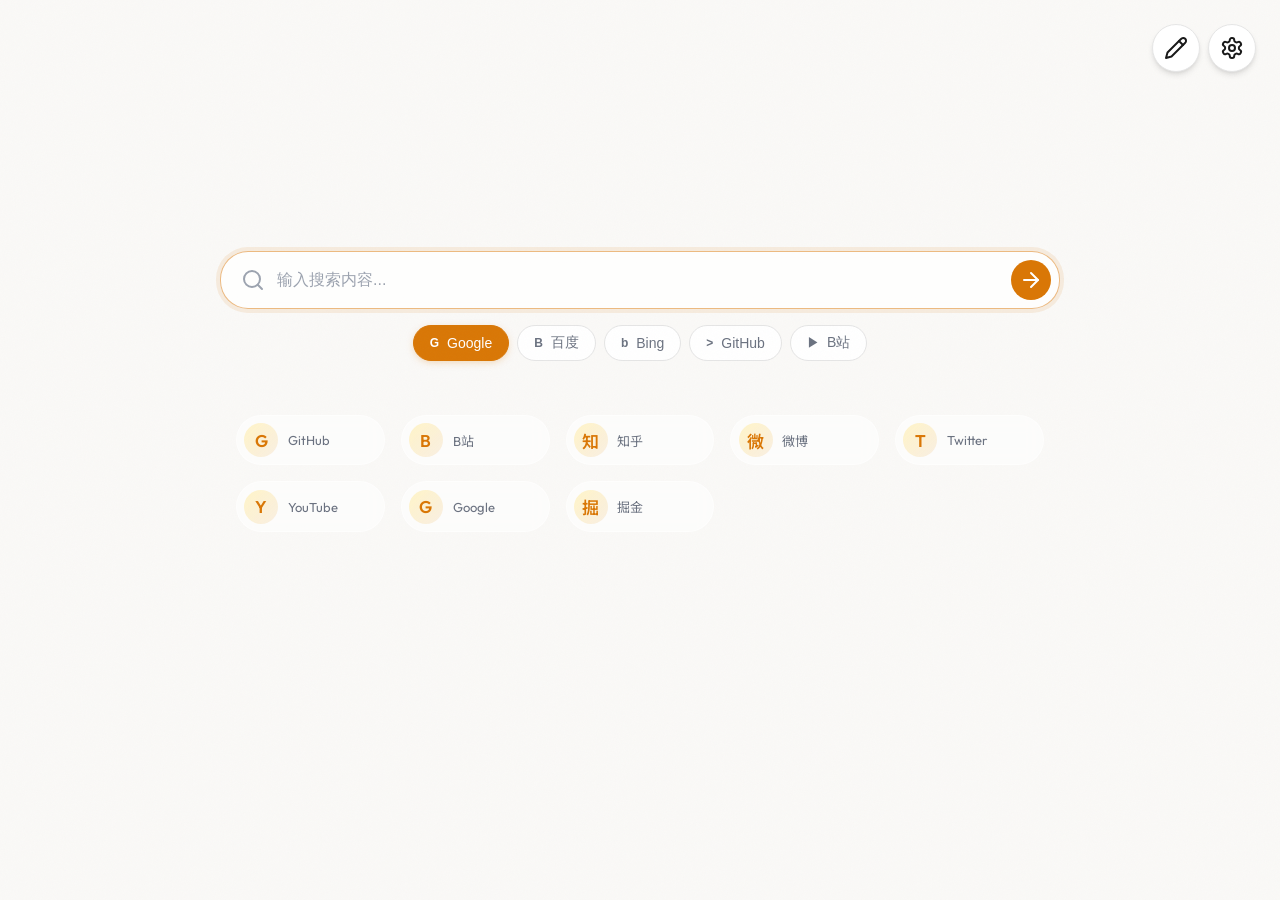
==== commit 11e9db5f: "feat: 快捷方式图标自动获取网站 favicon" ====
--- a/index.html
+++ b/index.html
@@ -7,7 +7,7 @@
     <link rel="preconnect" href="https://fonts.loli.net">
     <link rel="preconnect" href="https://gstatic.loli.net" crossorigin>
     <link href="https://fonts.loli.net/css2?family=Outfit:wght@400;500;600;700&family=Noto+Sans+SC:wght@300;400;500;600&display=swap" rel="stylesheet">
-    <link rel="stylesheet" href="css/style.css?v=16">
+    <link rel="stylesheet" href="css/style.css?v=17">
     <!-- Lucide Icons（本地打包，满足扩展 MV3 CSP 且离线可用） -->
     <script src="vendor/lucide.min.js"></script>
 </head>
@@ -168,7 +168,7 @@
                 </div>
                 <div class="form-group">
                     <label for="shortcutIcon">图标（可选）</label>
-                    <input type="text" id="shortcutIcon" placeholder="输入emoji或留空使用首字母">
+                    <input type="text" id="shortcutIcon" placeholder="留空自动获取网站图标，也可输入 emoji">
                 </div>
                 <div class="form-actions">
                     <button type="button" class="btn btn-secondary" id="cancelShortcut">取消</button>
@@ -183,6 +183,6 @@
     <input type="file" id="fileInput" accept=".json" style="display: none;">
     <input type="file" id="bgFileInput" accept="image/*" style="display: none;">
 
-    <script src="js/main.js?v=11"></script>
+    <script src="js/main.js?v=17"></script>
 </body>
 </html>
--- a/css/style.css
+++ b/css/style.css
@@ -544,6 +544,15 @@
     color: var(--accent-primary);
     font-weight: 600;
     flex-shrink: 0;
+    overflow: hidden;
+}
+
+/* 自动获取的网站图标 */
+.favicon-img {
+    width: 20px;
+    height: 20px;
+    object-fit: contain;
+    border-radius: 4px;
 }
 
 .shortcut-name {
